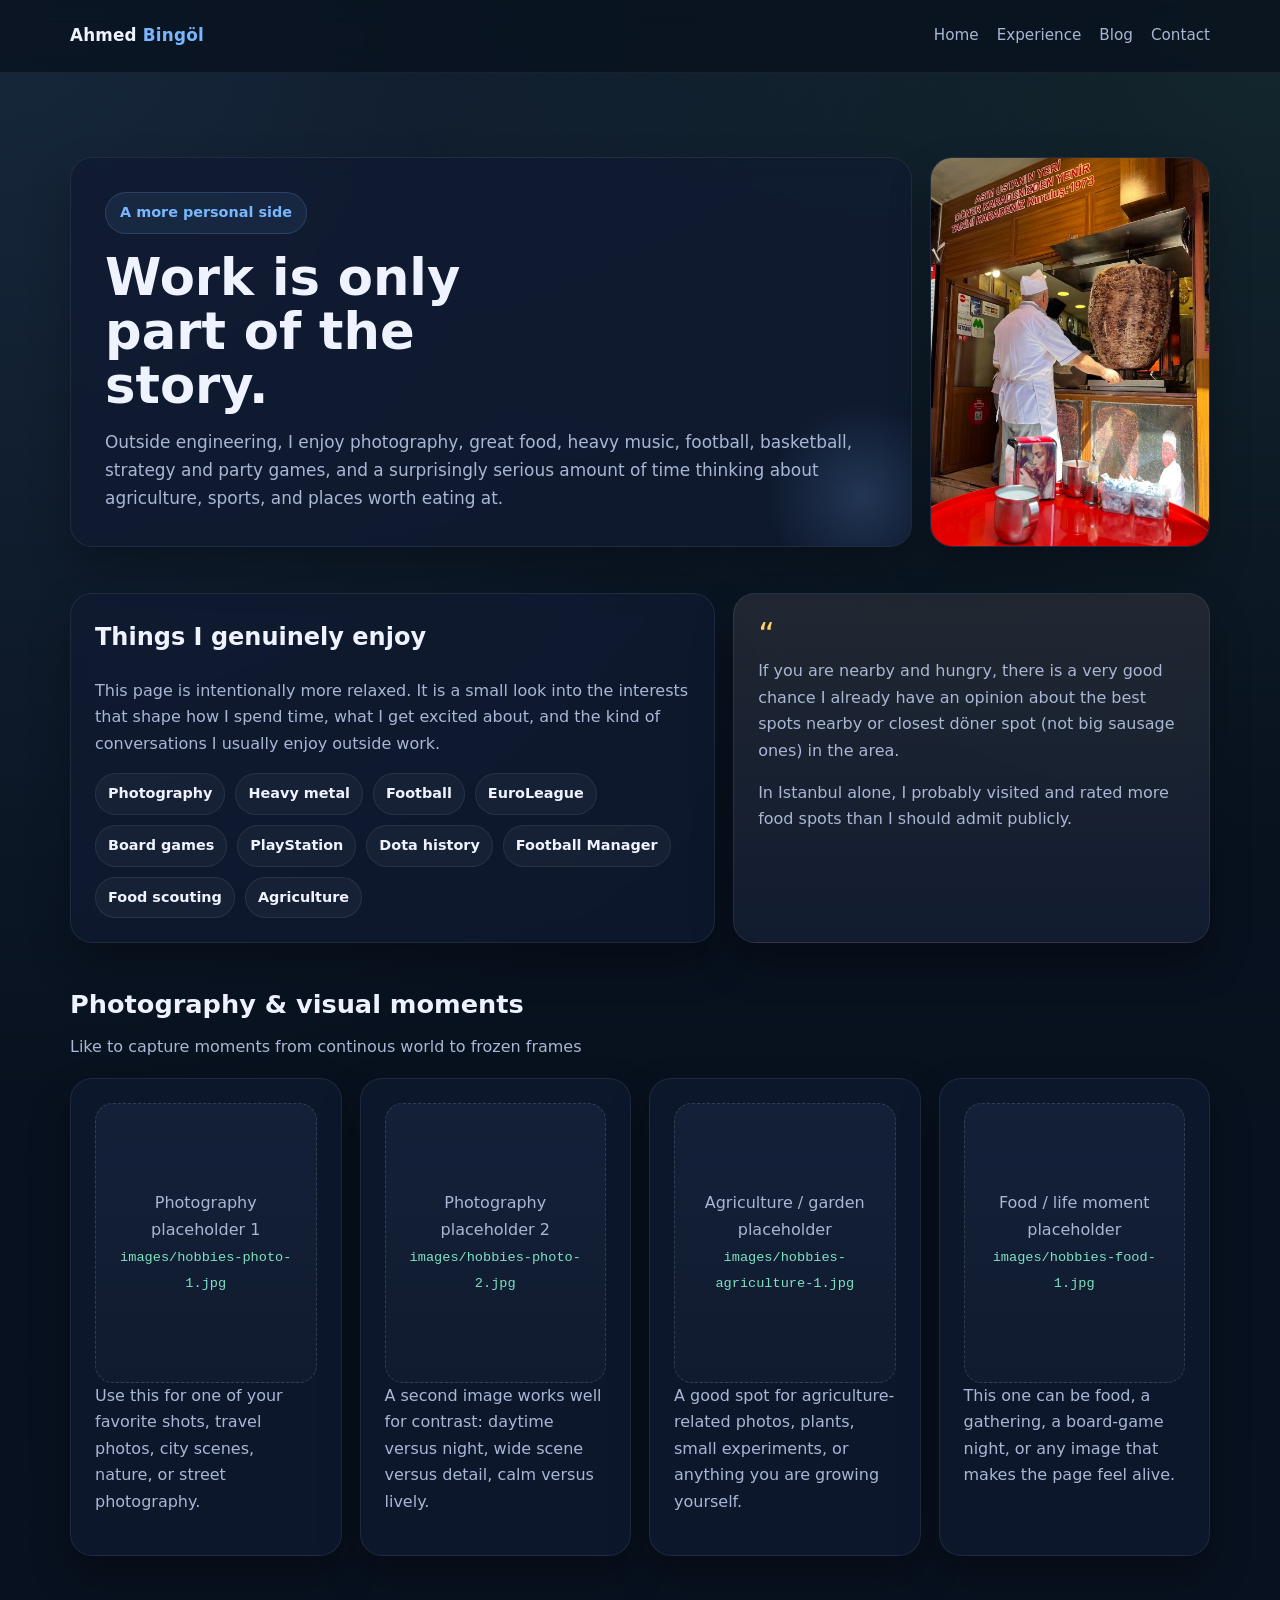
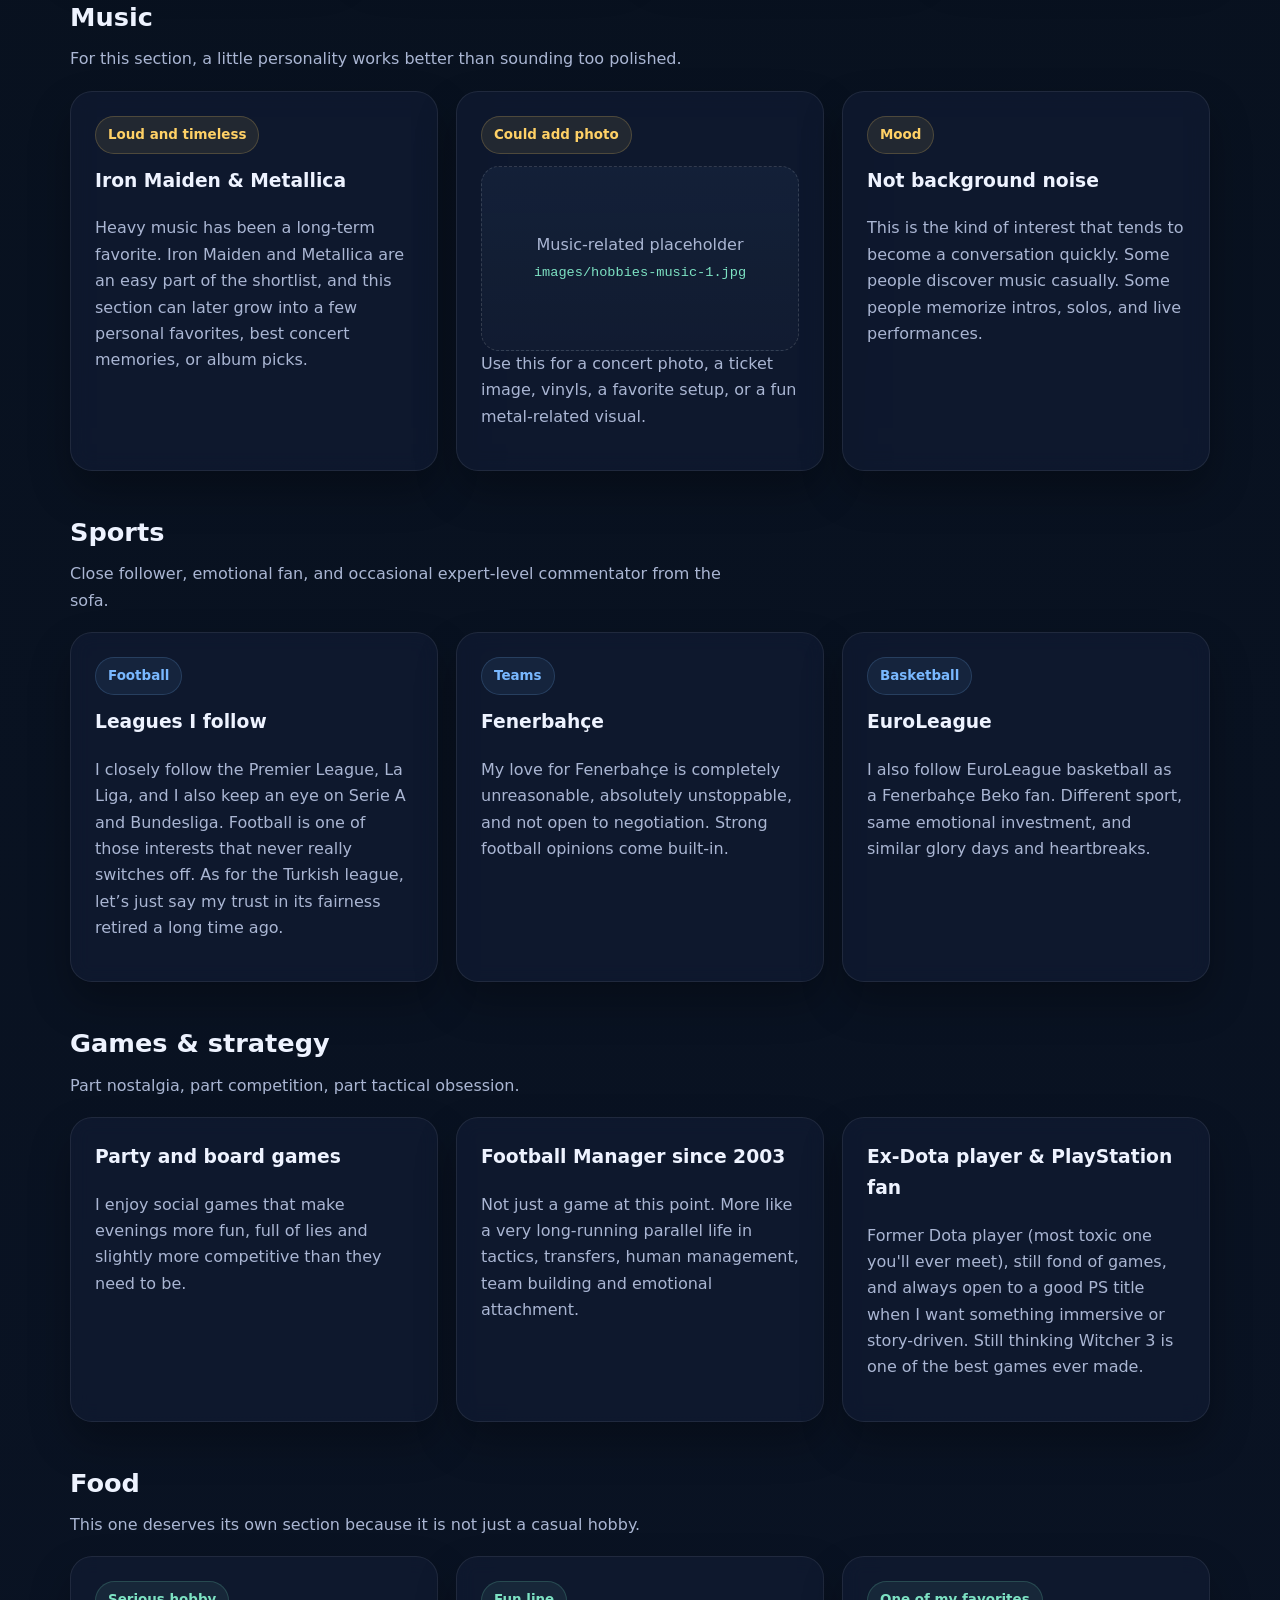
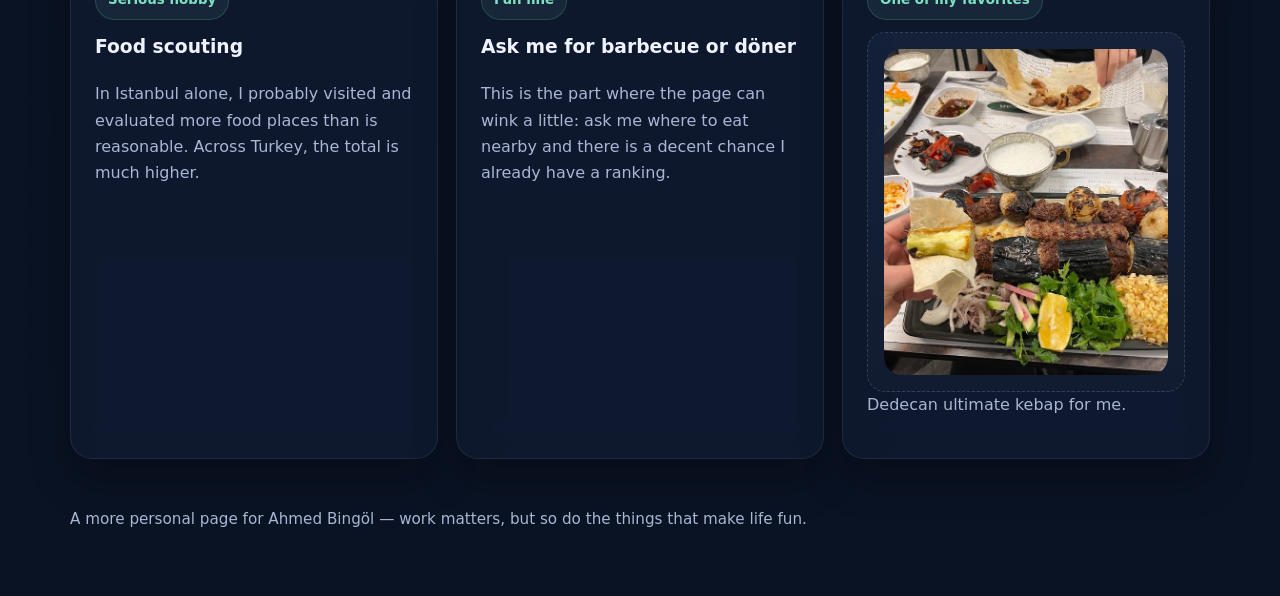
==== blog.html @ c415585e "[Blog] Introduced, not finalized yet" ====
<!DOCTYPE html>
<html lang="en">
<head>
  <meta charset="UTF-8" />
  <meta name="viewport" content="width=device-width, initial-scale=1.0" />
  <title>Ahmed Bingöl | Hobbies</title>
  <meta name="description" content="A more personal page about Ahmed Bingöl's hobbies, interests, music, sports, photography, food and games." />
  <style>
    :root {
      --bg: #08111f;
      --panel: rgba(16, 26, 49, 0.78);
      --panel-2: rgba(20, 34, 63, 0.9);
      --line: rgba(255,255,255,0.08);
      --text: #eef3ff;
      --muted: #aab6d3;
      --accent: #79b8ff;
      --accent-2: #7de2c3;
      --accent-3: #ffd166;
      --shadow: 0 20px 40px rgba(0,0,0,0.28);
      --radius: 22px;
      --max: 1140px;
    }

    * { box-sizing: border-box; }
    html {
      scroll-behavior: smooth;
      overflow-x: hidden;
    }

    body {
      margin: 0;
      overflow-x: hidden;
      font-family: Inter, ui-sans-serif, system-ui, -apple-system, BlinkMacSystemFont, "Segoe UI", sans-serif;
      color: var(--text);
      line-height: 1.65;
      background:
        radial-gradient(circle at top left, rgba(121,184,255,0.14), transparent 28%),
        radial-gradient(circle at top right, rgba(125,226,195,0.11), transparent 22%),
        linear-gradient(180deg, #07101c 0%, #0a1324 100%);
    }

    a { color: inherit; text-decoration: none; }
    img { display: block; max-width: 100%; }

    .container {
      width: min(calc(100% - 32px), var(--max));
      margin: 0 auto;
    }

    .nav {
      position: sticky;
      top: 0;
      z-index: 40;
      backdrop-filter: blur(12px);
      background: rgba(7, 16, 28, 0.72);
      border-bottom: 1px solid rgba(255,255,255,0.06);
    }

    .nav-inner {
      min-height: 72px;
      display: flex;
      align-items: center;
      justify-content: space-between;
      gap: 20px;
    }

    .brand {
      font-size: 1.05rem;
      font-weight: 800;
      letter-spacing: 0.2px;
    }

    .brand span { color: var(--accent); }

    .nav-links {
      display: flex;
      gap: 18px;
      flex-wrap: wrap;
      font-size: 0.95rem;
      color: var(--muted);
    }

    .nav-links a:hover { color: var(--text); }

    .hero {
      padding: 84px 0 26px;
    }

    .hero-card,
    .card,
    .quote-card,
    .interest-card,
    .gallery-card,
    .music-card,
    .sports-card,
    .food-card {
      border: 1px solid var(--line);
      border-radius: var(--radius);
      background: var(--panel);
      backdrop-filter: blur(10px);
      box-shadow: var(--shadow);
    }

    .hero-card {
      padding: 34px;
      position: relative;
      overflow: hidden;
    }

    .hero-card::after {
      content: "";
      position: absolute;
      right: -60px;
      bottom: -60px;
      width: 220px;
      height: 220px;
      background: radial-gradient(circle, rgba(121,184,255,0.18), transparent 60%);
      pointer-events: none;
    }

    .eyebrow {
      display: inline-flex;
      padding: 8px 14px;
      border-radius: 999px;
      font-size: 0.9rem;
      font-weight: 700;
      color: var(--accent);
      background: rgba(121,184,255,0.08);
      border: 1px solid rgba(121,184,255,0.18);
      margin-bottom: 16px;
    }

    h1, h2, h3, h4, p { margin-top: 0; }

    h1 {
      font-size: clamp(2.1rem, 4vw, 4rem);
      line-height: 1.06;
      margin-bottom: 16px;
      max-width: 12ch;
    }

    .lead {
      color: var(--muted);
      font-size: 1.06rem;
      max-width: 72ch;
      margin-bottom: 0;
    }

    section { padding: 20px 0; }

    .section-head {
      display: flex;
      justify-content: space-between;
      align-items: end;
      gap: 20px;
      margin-bottom: 18px;
    }

    .section-head h2 {
      font-size: clamp(1.45rem, 2vw, 2.2rem);
      margin-bottom: 8px;
    }

    .section-head p {
      color: var(--muted);
      margin-bottom: 0;
      max-width: 68ch;
    }

    .intro-grid,
    .music-grid,
    .gallery-grid,
    .sports-grid,
    .food-grid,
    .small-grid {
      display: grid;
      gap: 18px;
    }

    .intro-grid {
      grid-template-columns: 1.15fr 0.85fr;
    }

    .music-grid,
    .sports-grid,
    .food-grid,
    .small-grid {
      grid-template-columns: repeat(3, 1fr);
    }

    .gallery-grid {
      grid-template-columns: repeat(4, 1fr);
    }

    .card,
    .quote-card,
    .interest-card,
    .gallery-card,
    .music-card,
    .sports-card,
    .food-card {
      padding: 24px;
      min-width: 0;
    }

    .card p,
    .quote-card p,
    .interest-card p,
    .gallery-card p,
    .music-card p,
    .sports-card p,
    .food-card p,
    .interest-card li,
    .card li {
      color: var(--muted);
    }

    .quote-card {
      background:
        linear-gradient(180deg, rgba(255,209,102,0.08), rgba(255,255,255,0.02)),
        var(--panel);
    }

    .quote-mark {
      font-size: 2rem;
      line-height: 1;
      color: var(--accent-3);
      margin-bottom: 8px;
    }

    .tag-row {
      display: flex;
      flex-wrap: wrap;
      gap: 10px;
      margin-top: 14px;
    }

    .tag {
      display: inline-flex;
      align-items: center;
      padding: 8px 12px;
      border-radius: 999px;
      font-size: 0.9rem;
      font-weight: 700;
      color: var(--text);
      background: rgba(255,255,255,0.04);
      border: 1px solid var(--line);
    }

    .interest-list {
      margin: 0;
      padding-left: 18px;
    }

    .interest-list li { margin-bottom: 10px; }

    .placeholder-image {
      width: 100%;
      min-height: 185px;
      border-radius: 18px;
      border: 1px dashed rgba(255,255,255,0.14);
      background: linear-gradient(180deg, rgba(121,184,255,0.06), rgba(255,255,255,0.02));
      display: flex;
      align-items: center;
      justify-content: center;
      text-align: center;
      padding: 16px;
      color: var(--muted);
      overflow: hidden;
    }

    .placeholder-image.tall {
      min-height: 280px;
    }

    .placeholder-image code {
      color: var(--accent-2);
      font-family: ui-monospace, SFMono-Regular, Menlo, monospace;
      font-size: 0.85rem;
      word-break: break-word;
    }

    .pill {
      display: inline-flex;
      padding: 7px 12px;
      border-radius: 999px;
      font-size: 0.84rem;
      font-weight: 700;
      margin-bottom: 12px;
    }

    .pill.music {
      background: rgba(255,209,102,0.09);
      color: var(--accent-3);
      border: 1px solid rgba(255,209,102,0.2);
    }

    .pill.sports {
      background: rgba(121,184,255,0.08);
      color: var(--accent);
      border: 1px solid rgba(121,184,255,0.18);
    }

    .pill.food {
      background: rgba(125,226,195,0.08);
      color: var(--accent-2);
      border: 1px solid rgba(125,226,195,0.18);
    }

    .footer {
      padding: 28px 0 64px;
      color: var(--muted);
      font-size: 0.95rem;
    }

    @media (max-width: 980px) {
      .intro-grid,
      .music-grid,
      .sports-grid,
      .food-grid,
      .small-grid,
      .gallery-grid {
        grid-template-columns: 1fr;
      }
    }

    @media (max-width: 760px) {
      .hero-card,
      .card,
      .quote-card,
      .interest-card,
      .gallery-card,
      .music-card,
      .sports-card,
      .food-card {
        padding: 20px;
      }

      .nav-inner,
      .section-head {
        display: block;
      }

      .nav-links {
        margin-top: 12px;
      }
    }
  </style>
  <link rel="stylesheet" href="style.css">
</head>
<body>
  <header class="nav">
    <div class="container nav-inner">
      <a class="brand" href="index.html">Ahmed <span>Bingöl</span></a>
      <nav class="nav-links">
        <a href="index.html">Home</a>
        <a href="experience.html">Experience</a>
        <a href="blog.html">Blog</a>
        <a href="contact.html">Contact</a>
      </nav>
    </div>
  </header>

  <main class="container">
    <section class="hero">
        <div class="hero-split">
            <article class="hero-card">
            <div class="eyebrow">A more personal side</div>
            <h1>Work is only part of the story.</h1>
            <p class="lead">
                Outside engineering, I enjoy photography, great food, heavy music, football, basketball, strategy and party games,
                and a surprisingly serious amount of time thinking about agriculture, sports, and places worth eating at.
            </p>
            </article>

            <aside class="hero-image-card">
            <img src="images/hobby-1.jpg" alt="Hobby image" class="hero-side-image">
            </aside>
        </div>
    </section>

    <section>
      <div class="intro-grid">
        <article class="card">
          <h2>Things I genuinely enjoy</h2>
          <p>
            This page is intentionally more relaxed. It is a small look into the interests that shape how I spend time,
            what I get excited about, and the kind of conversations I usually enjoy outside work.
          </p>
          <div class="tag-row">
            <span class="tag">Photography</span>
            <span class="tag">Heavy metal</span>
            <span class="tag">Football</span>
            <span class="tag">EuroLeague</span>
            <span class="tag">Board games</span>
            <span class="tag">PlayStation</span>
            <span class="tag">Dota history</span>
            <span class="tag">Football Manager</span>
            <span class="tag">Food scouting</span>
            <span class="tag">Agriculture</span>
          </div>
        </article>

        <aside class="quote-card">
          <div class="quote-mark">“</div>
          <p>
            If you are nearby and hungry, there is a very good chance I already have an opinion about the best spots nearby or closest döner spot (not big sausage ones) in the area.
          </p>
          <p>
            In Istanbul alone, I probably visited and rated more food spots than I should admit publicly.
          </p>
        </aside>
      </div>
    </section>

    <section>
      <div class="section-head">
        <div>
          <h2>Photography & visual moments</h2>
          <p>Like to capture moments from continous world to frozen frames </p>
        </div>
      </div>
      <div class="gallery-grid">
        <article class="gallery-card">
          <div class="placeholder-image tall">
            <div>
              Photography placeholder 1<br>
              <code>images/hobbies-photo-1.jpg</code>
            </div>
          </div>
          <p>Use this for one of your favorite shots, travel photos, city scenes, nature, or street photography.</p>
        </article>
        <article class="gallery-card">
          <div class="placeholder-image tall">
            <div>
              Photography placeholder 2<br>
              <code>images/hobbies-photo-2.jpg</code>
            </div>
          </div>
          <p>A second image works well for contrast: daytime versus night, wide scene versus detail, calm versus lively.</p>
        </article>
        <article class="gallery-card">
          <div class="placeholder-image tall">
            <div>
              Agriculture / garden placeholder<br>
              <code>images/hobbies-agriculture-1.jpg</code>
            </div>
          </div>
          <p>A good spot for agriculture-related photos, plants, small experiments, or anything you are growing yourself.</p>
        </article>
        <article class="gallery-card">
          <div class="placeholder-image tall">
            <div>
              Food / life moment placeholder<br>
              <code>images/hobbies-food-1.jpg</code>
            </div>
          </div>
          <p>This one can be food, a gathering, a board-game night, or any image that makes the page feel alive.</p>
        </article>
      </div>
    </section>

    <section>
      <div class="section-head">
        <div>
          <h2>Music</h2>
          <p>For this section, a little personality works better than sounding too polished.</p>
        </div>
      </div>
      <div class="music-grid">
        <article class="music-card">
          <span class="pill music">Loud and timeless</span>
          <h3>Iron Maiden & Metallica</h3>
          <p>
            Heavy music has been a long-term favorite. Iron Maiden and Metallica are an easy part of the shortlist,
            and this section can later grow into a few personal favorites, best concert memories, or album picks.
          </p>
        </article>
        <article class="music-card">
          <span class="pill music">Could add photo</span>
          <div class="placeholder-image">
            <div>
              Music-related placeholder<br>
              <code>images/hobbies-music-1.jpg</code>
            </div>
          </div>
          <p>Use this for a concert photo, a ticket image, vinyls, a favorite setup, or a fun metal-related visual.</p>
        </article>
        <article class="music-card">
          <span class="pill music">Mood</span>
          <h3>Not background noise</h3>
          <p>
            This is the kind of interest that tends to become a conversation quickly. Some people discover music casually.
            Some people memorize intros, solos, and live performances.
          </p>
        </article>
      </div>
    </section>

    <section>
      <div class="section-head">
        <div>
          <h2>Sports</h2>
          <p>Close follower, emotional fan, and occasional expert-level commentator from the sofa.</p>
        </div>
      </div>
      <div class="sports-grid">
        <article class="sports-card">
            <span class="pill sports">Football</span>
            <h3>Leagues I follow</h3>
            <p>
                I closely follow the Premier League, La Liga, and I also keep an eye on Serie A and Bundesliga.
                Football is one of those interests that never really switches off.
                As for the Turkish league, let’s just say my trust in its fairness retired a long time ago.
            </p>
            </article>
        <article class="sports-card">
            <span class="pill sports">Teams</span>
            <h3>Fenerbahçe</h3>
            <p>
                My love for Fenerbahçe is completely unreasonable, absolutely unstoppable, and not open to negotiation.
                Strong football opinions come built-in.
            </p>
            </article>
        <article class="sports-card">
            <span class="pill sports">Basketball</span>
            <h3>EuroLeague</h3>
            <p>
                I also follow EuroLeague basketball as a Fenerbahçe Beko fan.
                Different sport, same emotional investment, and similar glory days and heartbreaks. 
            </p>
            </article>
      </div>
    </section>

    <section>
      <div class="section-head">
        <div>
          <h2>Games & strategy</h2>
          <p>Part nostalgia, part competition, part tactical obsession.</p>
        </div>
      </div>
      <div class="small-grid">
        <article class="interest-card">
          <h3>Party and board games</h3>
          <p>
            I enjoy social games that make evenings more fun, full of lies and slightly more competitive than they need to be.
          </p>
        </article>
        <article class="interest-card">
          <h3>Football Manager since 2003</h3>
          <p>
            Not just a game at this point. More like a very long-running parallel life in tactics, transfers, human management, team building and emotional attachment. 
          </p>
        </article>
        <article class="interest-card">
          <h3>Ex-Dota player & PlayStation fan</h3>
          <p>
            Former Dota player (most toxic one you'll ever meet), still fond of games, and always open to a good PS title when I want something immersive or story-driven.
            Still thinking Witcher 3 is one of the best games ever made.
          </p>
        </article>
      </div>
    </section>

    <section>
      <div class="section-head">
        <div>
          <h2>Food</h2>
          <p>This one deserves its own section because it is not just a casual hobby.</p>
        </div>
      </div>
      <div class="food-grid">
        <article class="food-card">
          <span class="pill food">Serious hobby</span>
          <h3>Food scouting</h3>
          <p>
            In Istanbul alone, I probably visited and evaluated more food places than is reasonable. Across Turkey, the total is much higher.
          </p>
        </article>
        <article class="food-card">
          <span class="pill food">Fun line</span>
          <h3>Ask me for barbecue or döner</h3>
          <p>
            This is the part where the page can wink a little: ask me where to eat nearby and there is a decent chance I already have a ranking.
          </p>
        </article>
        <article class="food-card">
          <span class="pill food">One of my favorites</span>
          <div class="placeholder-image">
            <img src="images/hobbies-food-2.jpg" alt="Food photo" class="hobby-image">
          </div>
          <p>Dedecan ultimate kebap for me.</p>
        </article>
      </div>
    </section>
  </main>

  <footer class="container footer">
    A more personal page for Ahmed Bingöl — work matters, but so do the things that make life fun.
  </footer>
</body>
</html>
---- style.css ----
.profile-photo {
  width: 100%;
  height: 100%;
  object-fit: cover;
  border-radius: 18px;
}

.gallery-thumb-image {
  position: relative;
}

.media-badge {
  position: absolute;
  right: 10px;
  bottom: 10px;
  padding: 6px 10px;
  border-radius: 999px;
  background: rgba(3, 8, 18, 0.78);
  border: 1px solid rgba(255,255,255,0.12);
  color: var(--text);
  font-size: 0.8rem;
  font-weight: 700;
}

.lightbox-stage video {
  max-width: 100%;
  max-height: calc(70vh - 32px);
  border-radius: 16px;
  background: #000;
}

.lightbox-thumb video {
  width: 100%;
  height: 100%;
  object-fit: cover;
}

.preview-image {
  width: 100%;
  height: 100%;
  object-fit: contain;
  border-radius: 18px;
}

.hero-split {
  display: grid;
  grid-template-columns: minmax(0, 1fr) 280px;
  gap: 18px;
  align-items: stretch;
}

.hero-card {
  min-width: 0;
}

.hero-image-card {
  border: 1px solid var(--line);
  border-radius: var(--radius);
  background: var(--panel);
  backdrop-filter: blur(10px);
  box-shadow: var(--shadow);
  overflow: hidden;
  min-width: 0;
  height: 100%;
  align-self: stretch;
}

.hero-side-image {
  width: 100%;
  height: 100%;
  min-height: 100%;
  object-fit: cover;
  display: block;
}

@media (max-width: 760px) {
  .hero-split {
    grid-template-columns: 1fr;
  }

  .hero-image-card {
    height: 260px;
  }
}

.hobby-image {
  width: 100%;
  height: 100%;
  object-fit: cover;
  border-radius: 18px;
  display: block;
}
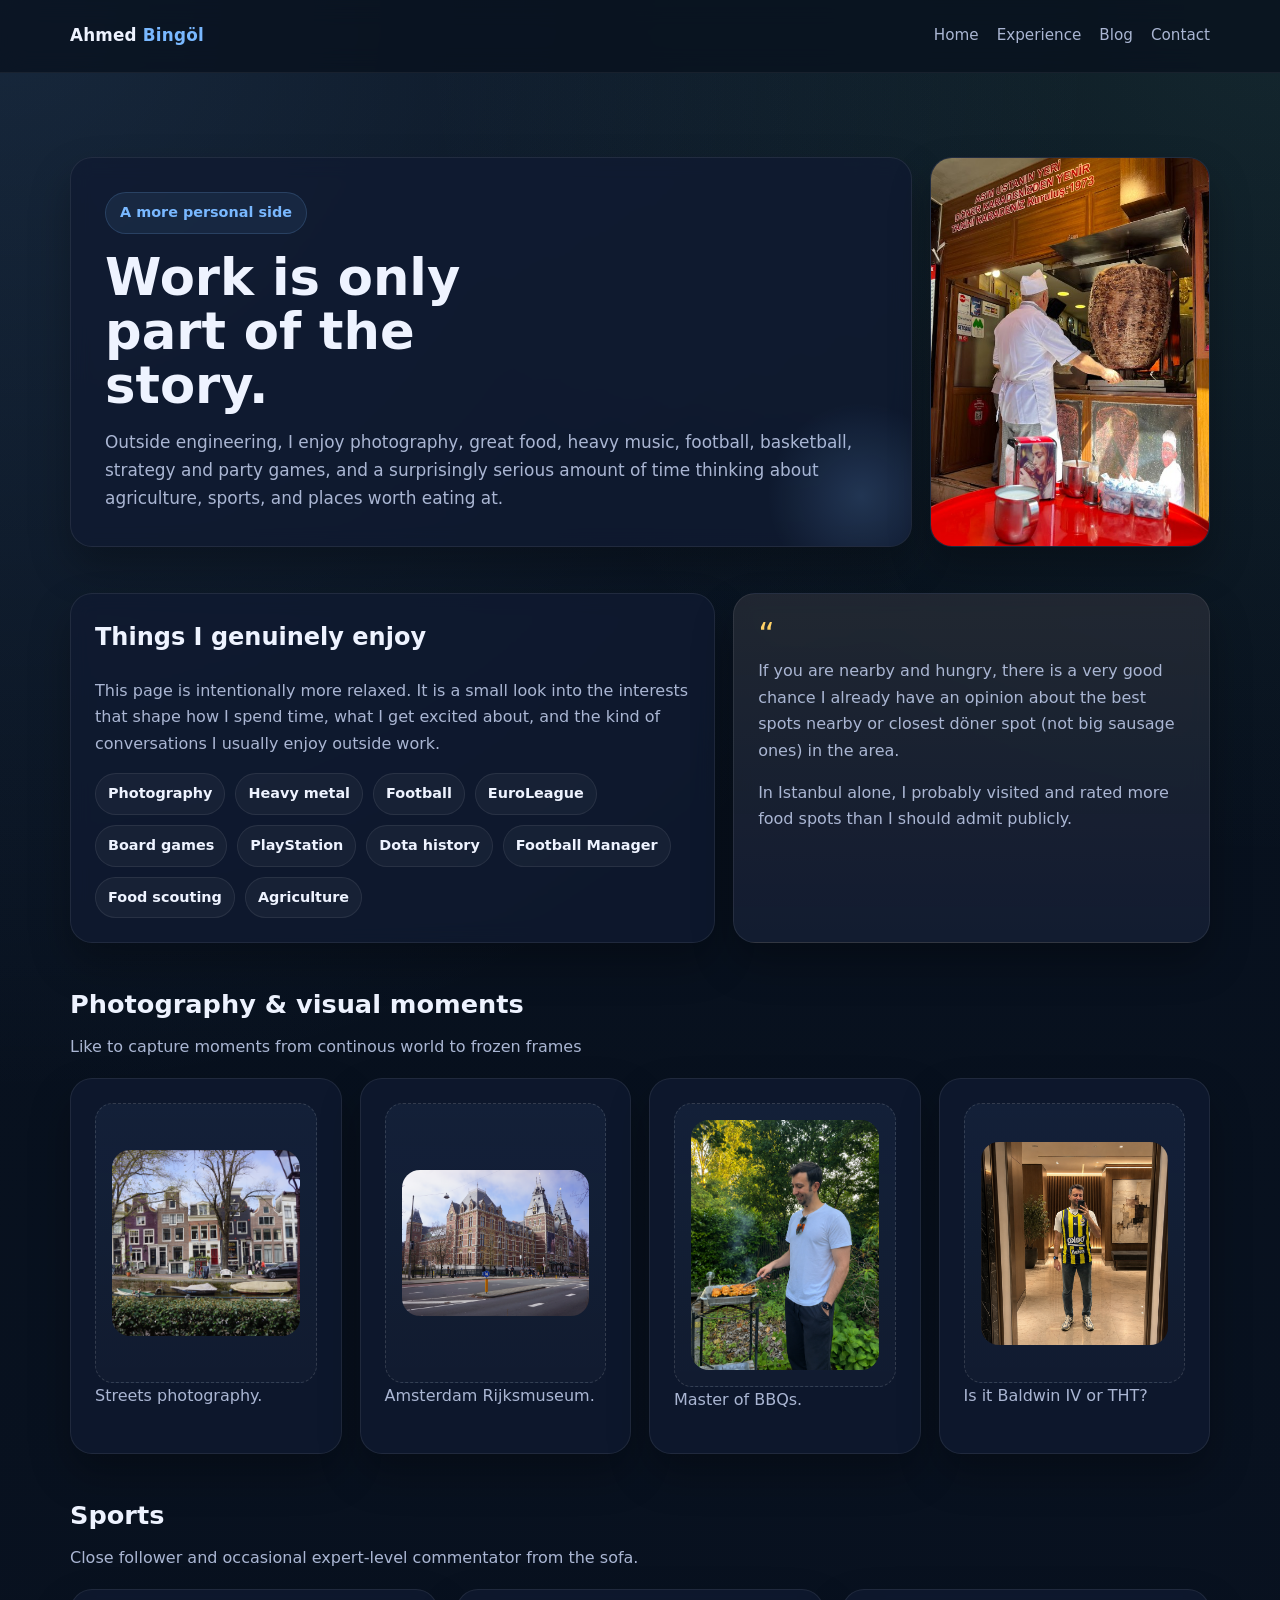
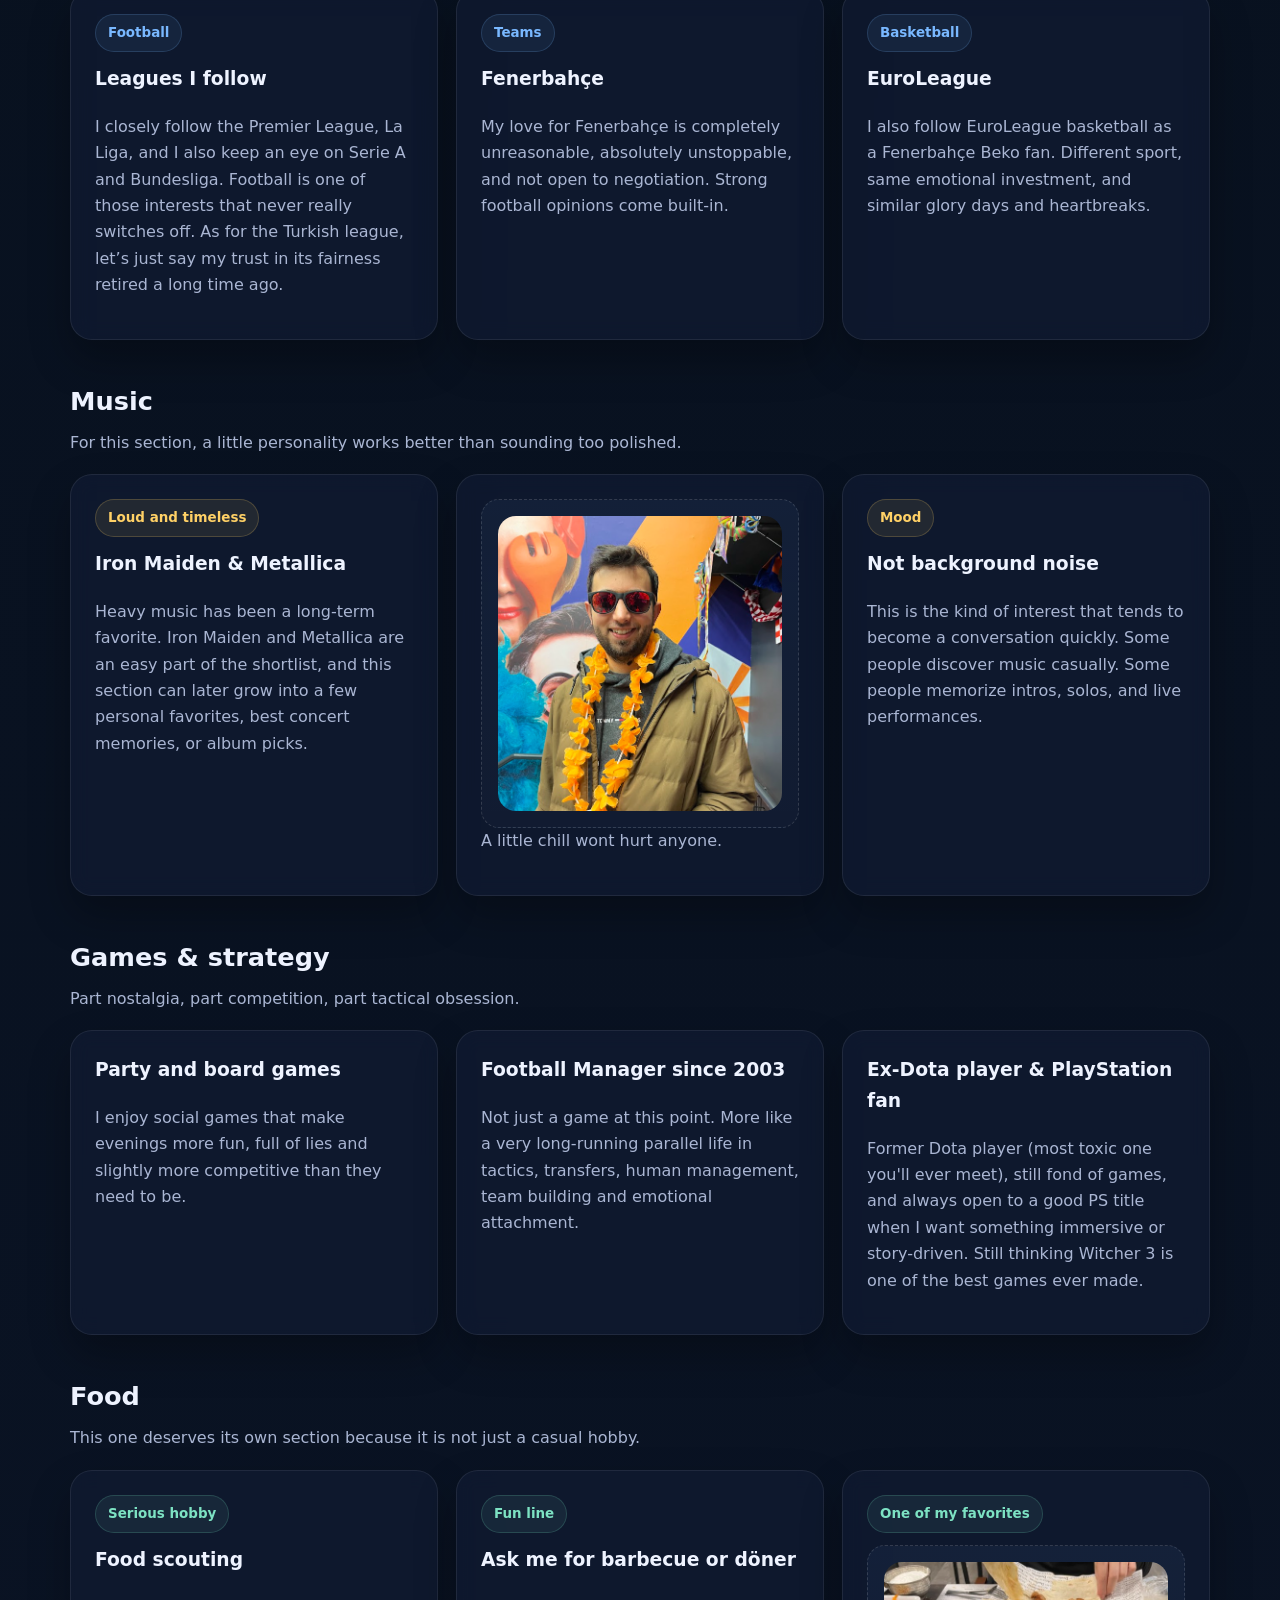
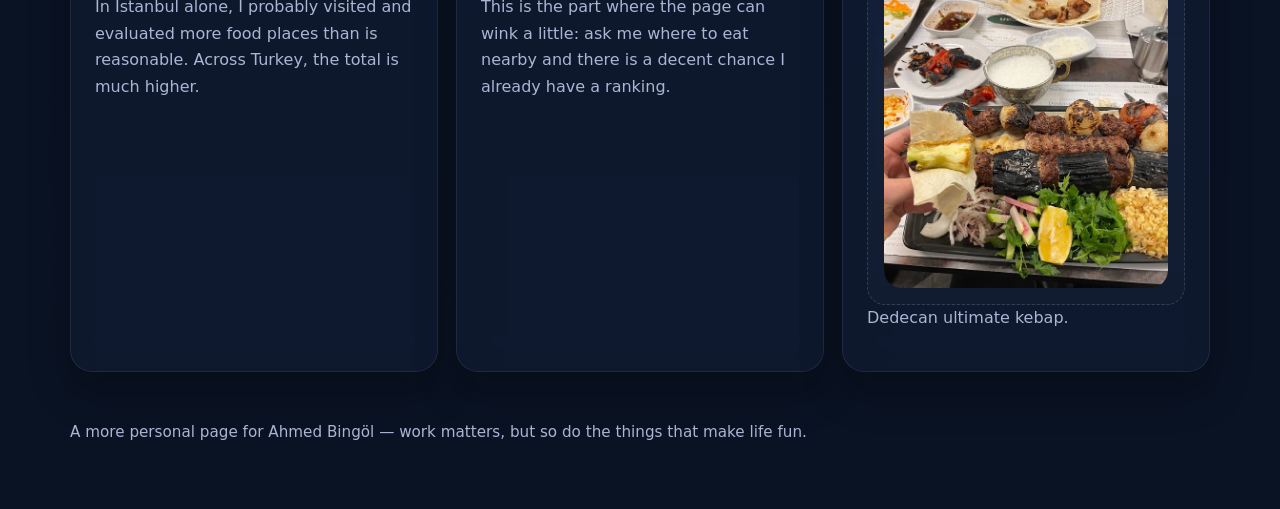
==== commit dd7f637f: "Contact and more media added" ====
--- a/blog.html
+++ b/blog.html
@@ -424,74 +424,37 @@
         <article class="gallery-card">
           <div class="placeholder-image tall">
             <div>
-              Photography placeholder 1<br>
-              <code>images/hobbies-photo-1.jpg</code>
+              <img src="images/hobbies-photo.png" alt="Blog image" class="preview-image">
             </div>
           </div>
-          <p>Use this for one of your favorite shots, travel photos, city scenes, nature, or street photography.</p>
+          <p>Streets photography.</p>
         </article>
         <article class="gallery-card">
           <div class="placeholder-image tall">
             <div>
-              Photography placeholder 2<br>
-              <code>images/hobbies-photo-2.jpg</code>
+              <img src="images/hobbies-photo-2.png" alt="Blog image" class="preview-image">
             </div>
           </div>
-          <p>A second image works well for contrast: daytime versus night, wide scene versus detail, calm versus lively.</p>
+          <p>Amsterdam Rijksmuseum.</p>
         </article>
         <article class="gallery-card">
           <div class="placeholder-image tall">
             <div>
-              Agriculture / garden placeholder<br>
-              <code>images/hobbies-agriculture-1.jpg</code>
+              <img src="images/blog-bbq.png" alt="Blog image" class="preview-image">
             </div>
           </div>
-          <p>A good spot for agriculture-related photos, plants, small experiments, or anything you are growing yourself.</p>
+          <p>Master of BBQs.</p>
+
         </article>
         <article class="gallery-card">
           <div class="placeholder-image tall">
             <div>
-              Food / life moment placeholder<br>
-              <code>images/hobbies-food-1.jpg</code>
+              <img src="images/blog-fb.png" alt="Blog image" class="preview-image">
             </div>
           </div>
-          <p>This one can be food, a gathering, a board-game night, or any image that makes the page feel alive.</p>
-        </article>
-      </div>
-    </section>
-
-    <section>
-      <div class="section-head">
-        <div>
-          <h2>Music</h2>
-          <p>For this section, a little personality works better than sounding too polished.</p>
-        </div>
-      </div>
-      <div class="music-grid">
-        <article class="music-card">
-          <span class="pill music">Loud and timeless</span>
-          <h3>Iron Maiden & Metallica</h3>
-          <p>
-            Heavy music has been a long-term favorite. Iron Maiden and Metallica are an easy part of the shortlist,
-            and this section can later grow into a few personal favorites, best concert memories, or album picks.
-          </p>
-        </article>
-        <article class="music-card">
-          <span class="pill music">Could add photo</span>
-          <div class="placeholder-image">
-            <div>
-              Music-related placeholder<br>
-              <code>images/hobbies-music-1.jpg</code>
-            </div>
-          </div>
-          <p>Use this for a concert photo, a ticket image, vinyls, a favorite setup, or a fun metal-related visual.</p>
-        </article>
-        <article class="music-card">
-          <span class="pill music">Mood</span>
-          <h3>Not background noise</h3>
-          <p>
-            This is the kind of interest that tends to become a conversation quickly. Some people discover music casually.
-            Some people memorize intros, solos, and live performances.
+          <p>
+            Is it Baldwin IV or THT?
+            <br>
           </p>
         </article>
       </div>
@@ -501,7 +464,7 @@
       <div class="section-head">
         <div>
           <h2>Sports</h2>
-          <p>Close follower, emotional fan, and occasional expert-level commentator from the sofa.</p>
+          <p>Close follower and occasional expert-level commentator from the sofa.</p>
         </div>
       </div>
       <div class="sports-grid">
@@ -533,6 +496,41 @@
       </div>
     </section>
 
+     <section>
+      <div class="section-head">
+        <div>
+          <h2>Music</h2>
+          <p>For this section, a little personality works better than sounding too polished.</p>
+        </div>
+      </div>
+      <div class="music-grid">
+        <article class="music-card">
+          <span class="pill music">Loud and timeless</span>
+          <h3>Iron Maiden & Metallica</h3>
+          <p>
+            Heavy music has been a long-term favorite. Iron Maiden and Metallica are an easy part of the shortlist,
+            and this section can later grow into a few personal favorites, best concert memories, or album picks.
+          </p>
+        </article>
+        <article class="music-card">
+          <div class="placeholder-image">
+            <div>
+              <img src="images/home-blog.png" alt="Blog image" class="preview-image">
+            </div>
+          </div>
+          <p>A little chill wont hurt anyone.</p>
+        </article>
+        <article class="music-card">
+          <span class="pill music">Mood</span>
+          <h3>Not background noise</h3>
+          <p>
+            This is the kind of interest that tends to become a conversation quickly. Some people discover music casually.
+            Some people memorize intros, solos, and live performances.
+          </p>
+        </article>
+      </div>
+    </section>
+
     <section>
       <div class="section-head">
         <div>
@@ -590,7 +588,7 @@
           <div class="placeholder-image">
             <img src="images/hobbies-food-2.jpg" alt="Food photo" class="hobby-image">
           </div>
-          <p>Dedecan ultimate kebap for me.</p>
+          <p>Dedecan ultimate kebap.</p>
         </article>
       </div>
     </section>
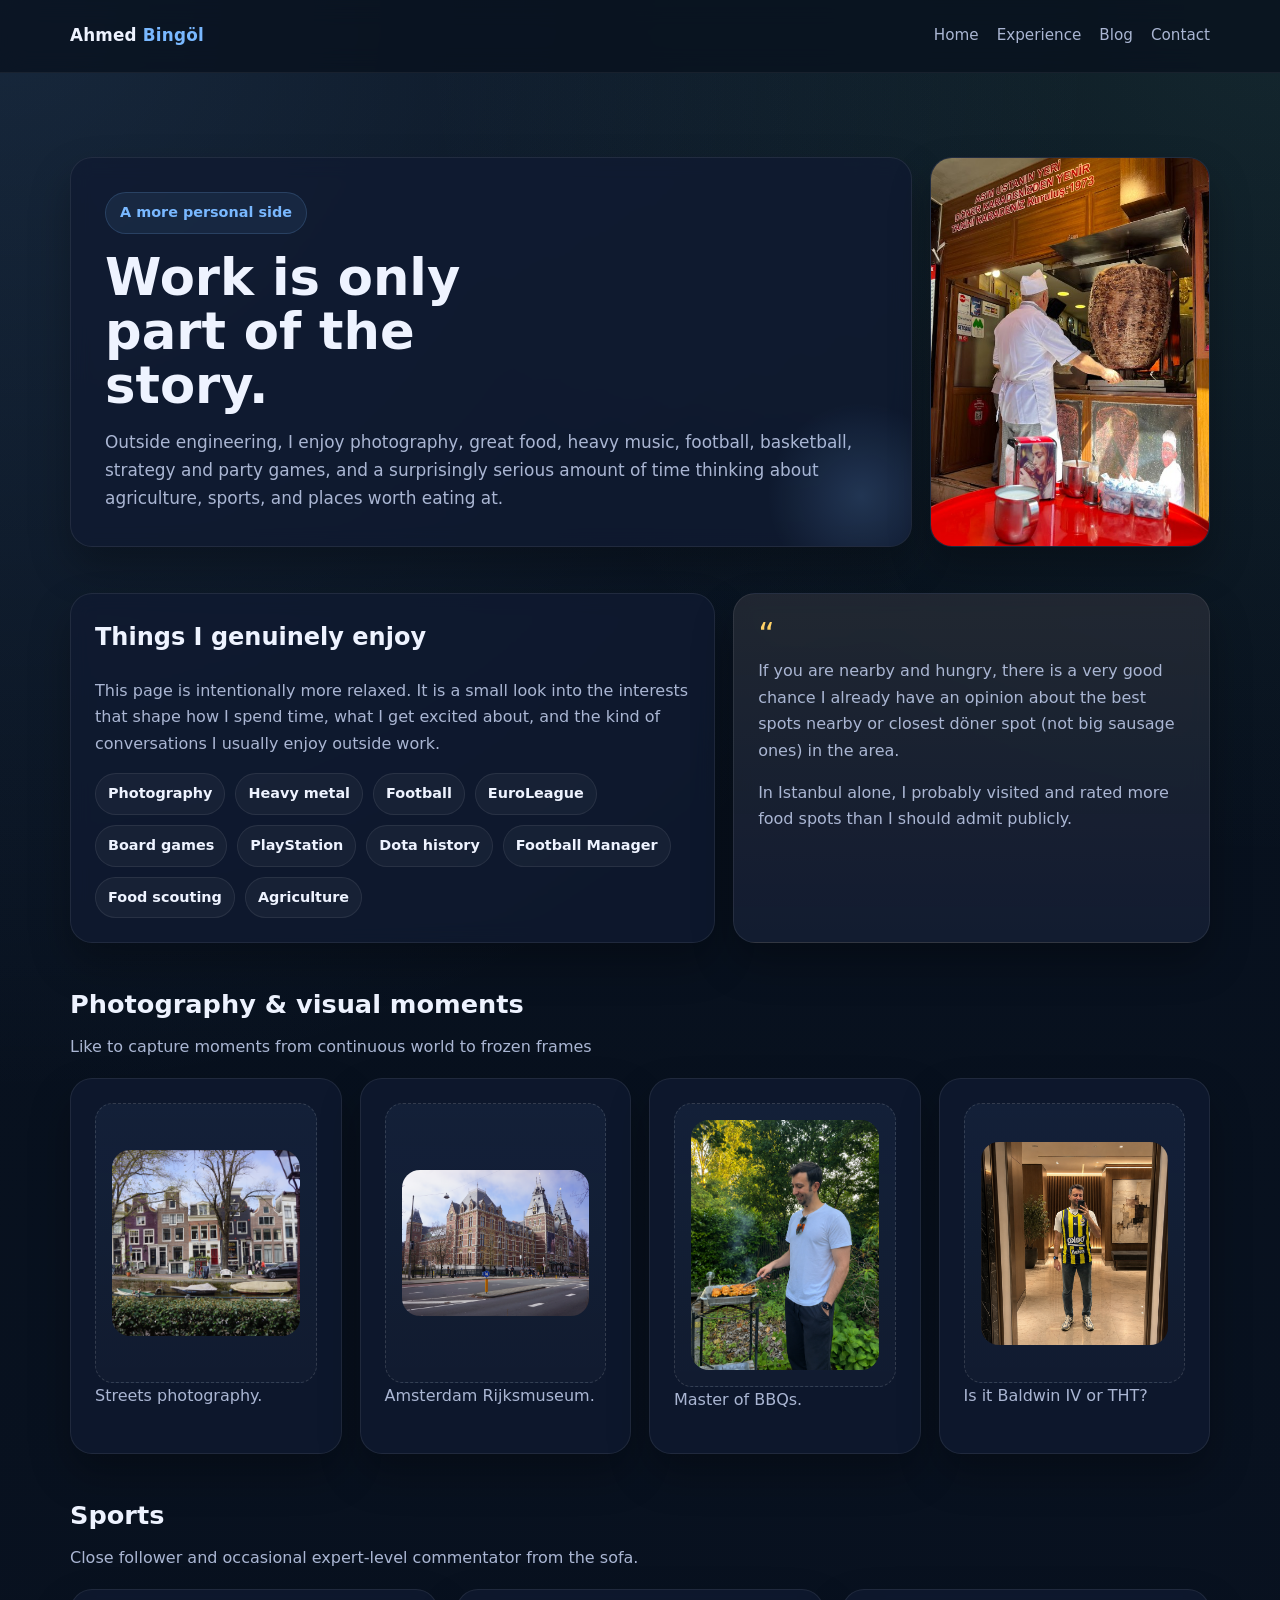
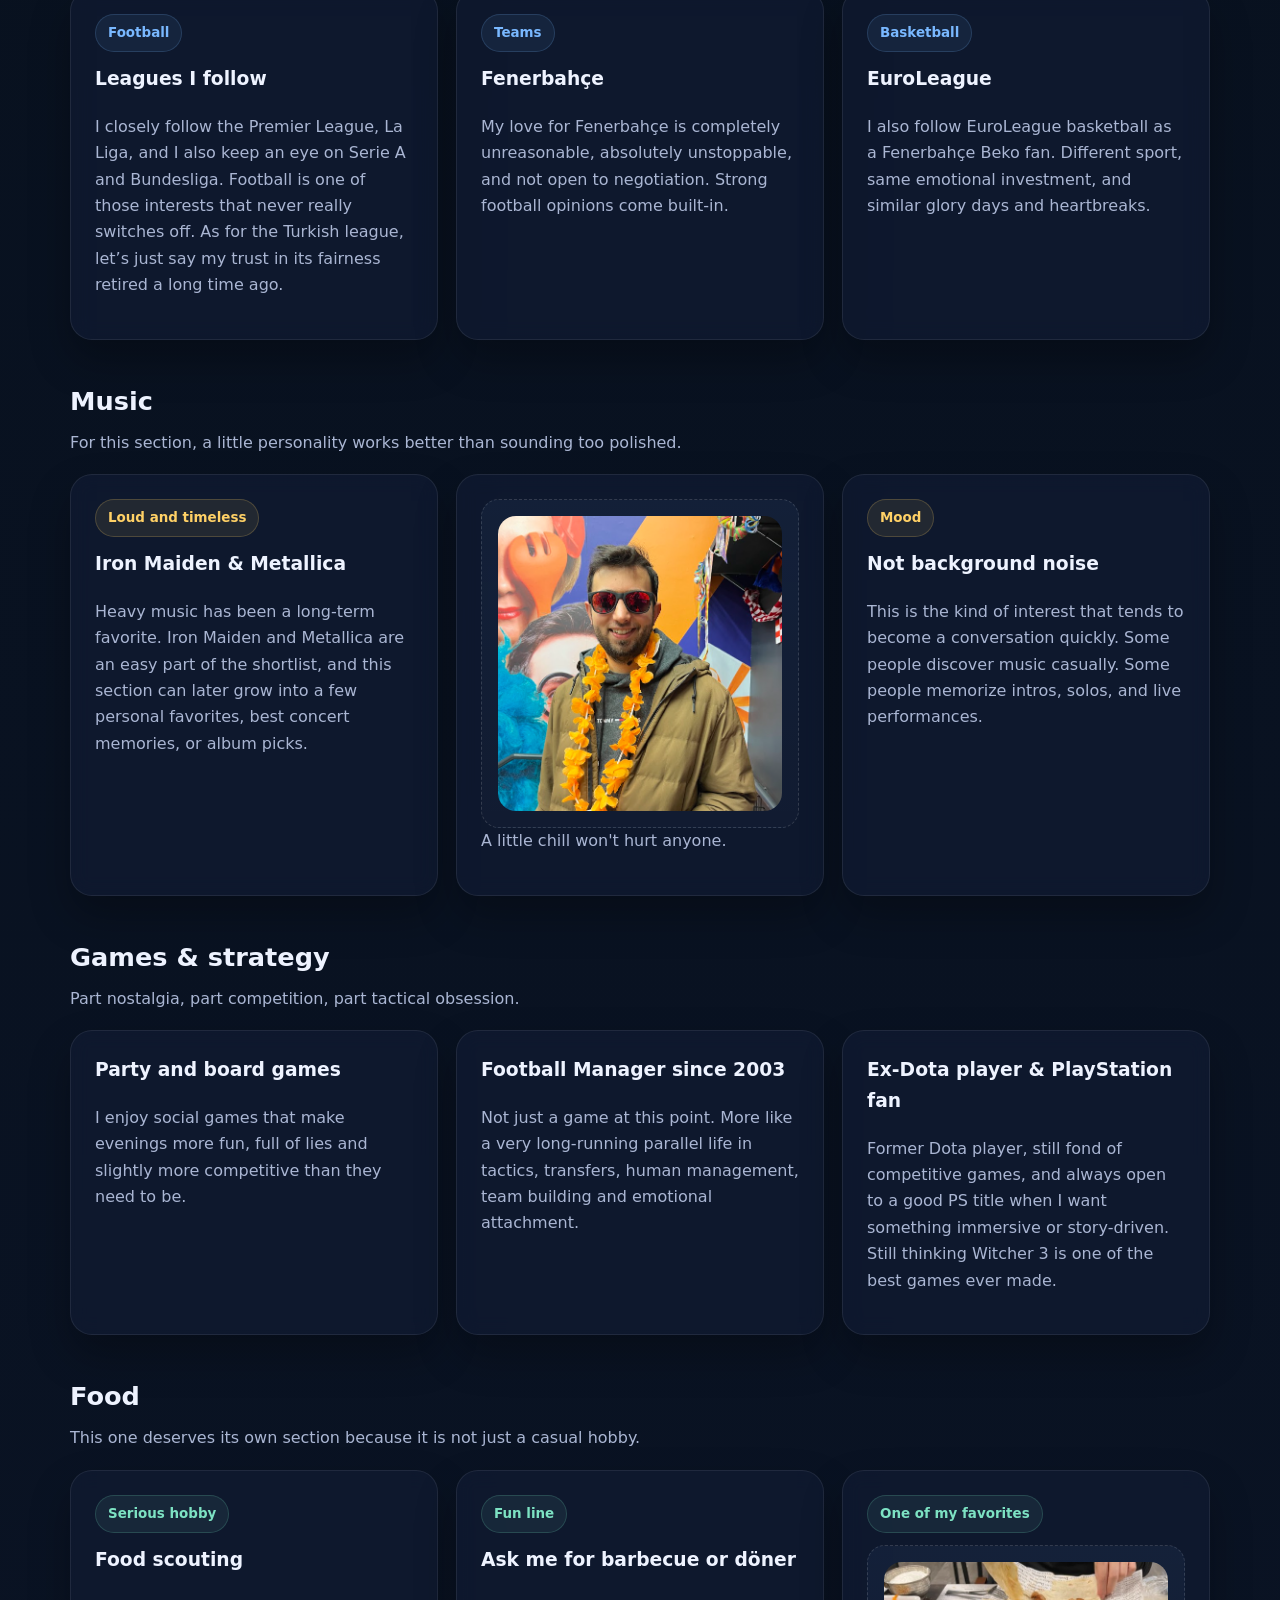
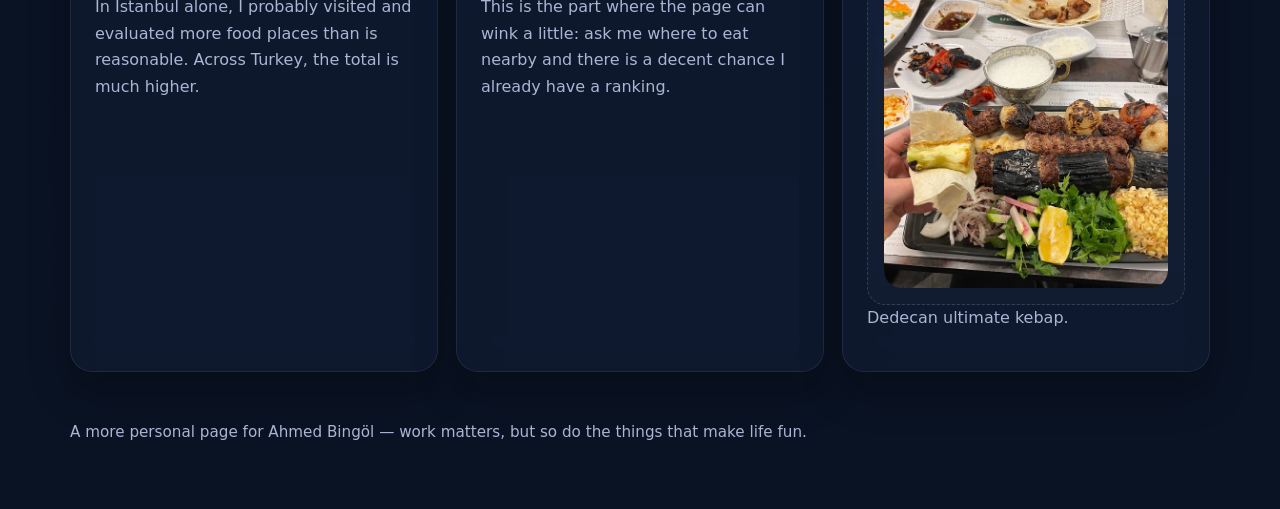
==== commit 66eddec2: "fix: Small typos and text improvments" ====
--- a/blog.html
+++ b/blog.html
@@ -5,6 +5,16 @@
   <meta name="viewport" content="width=device-width, initial-scale=1.0" />
   <title>Ahmed Bingöl | Hobbies</title>
   <meta name="description" content="A more personal page about Ahmed Bingöl's hobbies, interests, music, sports, photography, food and games." />
+
+  <!-- Google tag (gtag.js) -->
+  <script async src="https://www.googletagmanager.com/gtag/js?id=G-4FM8ND76WZ"></script>
+  <script>
+    window.dataLayer = window.dataLayer || [];
+    function gtag(){dataLayer.push(arguments);}
+    gtag('js', new Date());
+    gtag('config', 'G-4FM8ND76WZ');
+  </script>
+
   <style>
     :root {
       --bg: #08111f;
@@ -417,7 +427,7 @@
       <div class="section-head">
         <div>
           <h2>Photography & visual moments</h2>
-          <p>Like to capture moments from continous world to frozen frames </p>
+          <p>Like to capture moments from continuous world to frozen frames </p>
         </div>
       </div>
       <div class="gallery-grid">
@@ -518,7 +528,7 @@
               <img src="images/home-blog.png" alt="Blog image" class="preview-image">
             </div>
           </div>
-          <p>A little chill wont hurt anyone.</p>
+          <p>A little chill won't hurt anyone.</p>
         </article>
         <article class="music-card">
           <span class="pill music">Mood</span>
@@ -554,7 +564,7 @@
         <article class="interest-card">
           <h3>Ex-Dota player & PlayStation fan</h3>
           <p>
-            Former Dota player (most toxic one you'll ever meet), still fond of games, and always open to a good PS title when I want something immersive or story-driven.
+            Former Dota player, still fond of competitive games, and always open to a good PS title when I want something immersive or story-driven.
             Still thinking Witcher 3 is one of the best games ever made.
           </p>
         </article>
